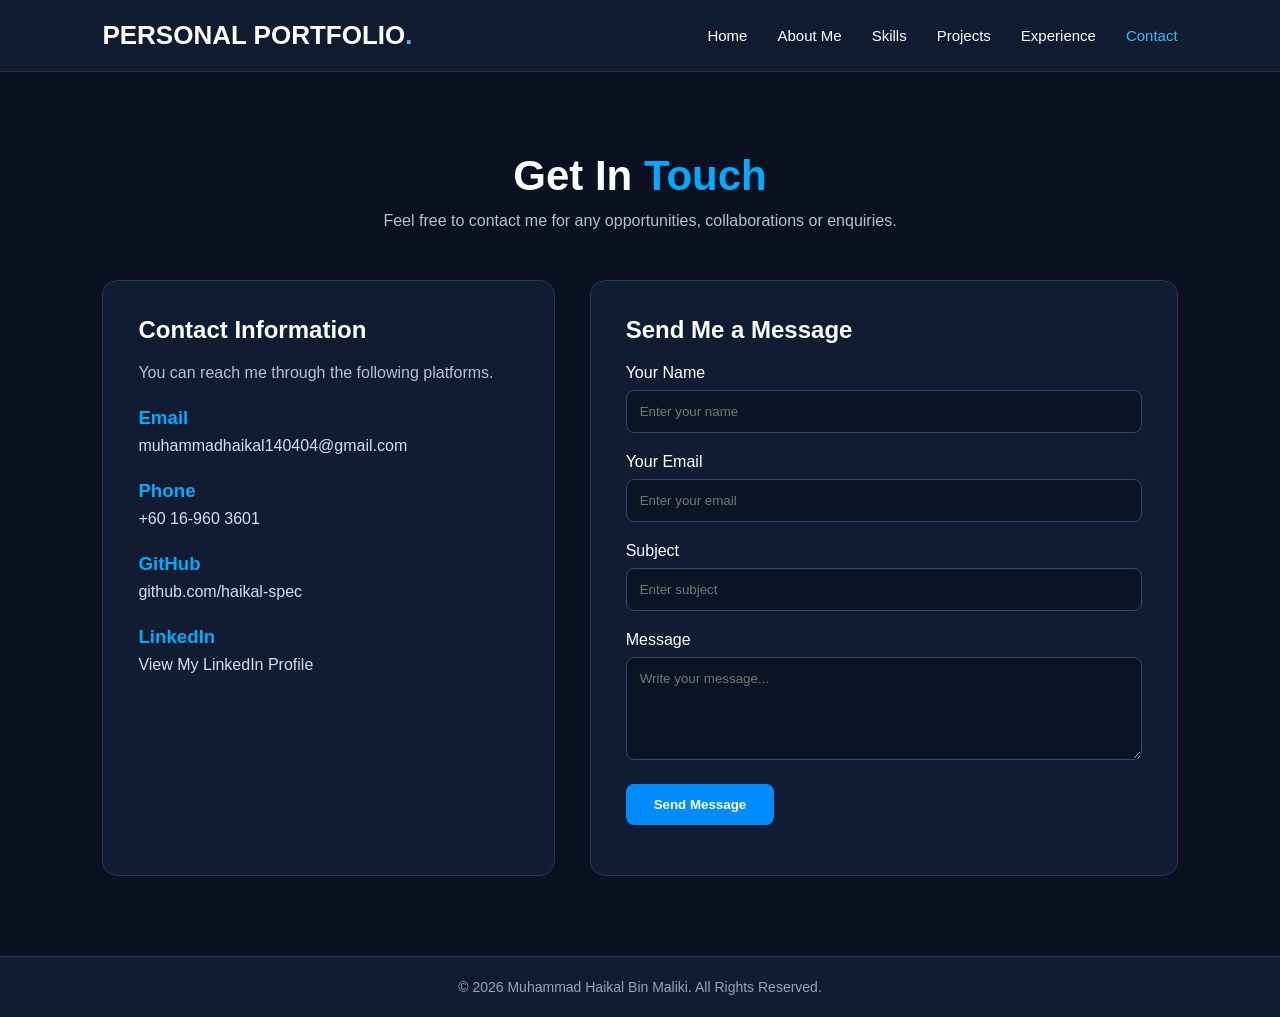
==== contact.html @ ca87c6dc "Add files via upload" ====
<!DOCTYPE html>
<html lang="en">

<head>
    <meta charset="UTF-8">
    <meta name="viewport" content="width=device-width, initial-scale=1.0">

    <title>Contact | Muhammad Haikal</title>

    <link rel="stylesheet" href="css/style.css">
</head>

<body>

    <!-- NAVIGATION BAR -->
    <header>
        <nav class="navbar">

            <a href="index.html" class="logo">
                PERSONAL PORTFOLIO<span>.</span>
            </a>

            <button class="menu-toggle" id="menu-toggle"
                    aria-label="Toggle navigation"
                    aria-expanded="false">
                ☰
            </button>

            <ul class="nav-links" id="navbar">
                <li><a href="index.html">Home</a></li>
                <li><a href="about.html">About Me</a></li>
                <li><a href="skills.html">Skills</a></li>
                <li><a href="projects.html">Projects</a></li>
                <li><a href="experience.html">Experience</a></li>
                <li><a href="contact.html" class="active">Contact</a></li>
            </ul>

        </nav>
    </header>


    <!-- MAIN CONTENT -->
    <main>

        <section class="contact-section">

            <div class="contact-heading">

                <h1>Get In <span>Touch</span></h1>

                <p>
                    Feel free to contact me for any opportunities,
                    collaborations or enquiries.
                </p>

            </div>


            <div class="contact-container">

                <!-- CONTACT INFORMATION -->
                <div class="contact-info">

                    <h2>Contact Information</h2>

                    <p class="contact-description">
                        You can reach me through the following platforms.
                    </p>


                    <div class="contact-item">

                        <h3>Email</h3>

                        <a href="mailto:muhammadhaikal140404@gmail.com">
                            muhammadhaikal140404@gmail.com
                        </a>

                    </div>


                    <div class="contact-item">

                        <h3>Phone</h3>

                        <a href="tel:+60169603601">
                            +60 16-960 3601
                        </a>

                    </div>


                    <div class="contact-item">

                        <h3>GitHub</h3>

                        <a href="https://github.com/haikal-spec"
                           target="_blank" rel="noopener noreferrer">
                            github.com/haikal-spec
                        </a>

                    </div>


                    <div class="contact-item">

                        <h3>LinkedIn</h3>

                        <a href="https://www.linkedin.com/in/muhammad-haikal-bin-maliki-aa6266338/"
                           target="_blank" rel="noopener noreferrer">
                            View My LinkedIn Profile
                        </a>

                    </div>

                </div>


                <!-- CONTACT FORM -->
                <div class="contact-form">

                    <h2>Send Me a Message</h2>

                    <form id="contactForm">

                        <div class="form-group">

                            <label for="name">Your Name</label>

                            <input type="text" id="name"
                                   placeholder="Enter your name" required>

                        </div>


                        <div class="form-group">

                            <label for="email">Your Email</label>

                            <input type="email" id="email"
                                   placeholder="Enter your email" required>

                        </div>


                        <div class="form-group">

                            <label for="subject">Subject</label>

                            <input type="text" id="subject"
                                   placeholder="Enter subject" required>

                        </div>


                        <div class="form-group">

                            <label for="message">Message</label>

                            <textarea id="message" rows="5"
                                      placeholder="Write your message..."
                                      required></textarea>

                        </div>


                        <button type="submit">
                            Send Message
                        </button>

                        <p id="form-status" aria-live="polite"></p>

                    </form>

                </div>

            </div>

        </section>

    </main>


    <!-- FOOTER -->
    <footer>

        <p>
            &copy; <span id="year">2026</span>
            Muhammad Haikal Bin Maliki. All Rights Reserved.
        </p>

    </footer>


    <!-- JAVASCRIPT -->
    <script src="js/script.js"></script>

</body>
</html>
---- css/style.css ----
/* =========================================
   1. GENERAL SETTINGS
========================================= */

* {
    margin: 0;
    padding: 0;
    box-sizing: border-box;
}

html {
    scroll-behavior: smooth;
}

body {
    font-family: Arial, sans-serif;
    background-color: #0B1120;
    color: #F8FAFC;
    min-height: 100vh;

    display: flex;
    flex-direction: column;
}


/* =========================================
   2. NAVIGATION BAR
========================================= */

header {
    width: 100%;
    background-color: #111C30;
    border-bottom: 1px solid #24344D;
    padding: 20px 8%;
}

.navbar {
    display: flex;
    justify-content: space-between;
    align-items: center;
}

.logo {
    color: #F8FAFC;
    font-size: 26px;
    font-weight: bold;
    text-decoration: none;
}

.logo span {
    color: #38BDF8;
}

.nav-links {
    display: flex;
    align-items: center;
    list-style: none;
    gap: 30px;
}

.nav-links a {
    color: #CBD5E1;
    text-decoration: none;
    font-size: 15px;
    transition: 0.3s;
}

.nav-links a:hover,
.nav-links a.active {
    color: #38BDF8;
}


/* =========================================
   3. MAIN CONTENT
========================================= */

main {
    width: 100%;
    flex: 1;
}


/* =========================================
   4. HERO SECTION
========================================= */

.hero {
    width: 100%;
    min-height: 570px;

    display: flex;
    flex-direction: row;
    align-items: center;
    justify-content: space-between;

    gap: 50px;
    padding: 70px 10%;
}


/* LEFT SIDE */

.hero-content {
    flex: 1;
    min-width: 0;
    max-width: 750px;
}

.welcome-text {
    color: #38BDF8;
    font-size: 14px;
    font-weight: bold;
    letter-spacing: 3px;
    margin-bottom: 20px;
}

.hero h1 {
    font-size: 46px;
    line-height: 1.3;
    margin-bottom: 15px;
}

.hero h1 span {
    color: #38BDF8;
}

.hero h2 {
    color: #94A3B8;
    font-size: 25px;
    margin-bottom: 25px;
}

.description {
    color: #CBD5E1;
    font-size: 16px;
    line-height: 1.9;
    margin-bottom: 30px;
}


/* =========================================
   5. BUTTONS
========================================= */

.hero-buttons {
    display: flex;
    flex-direction: row;
    align-items: center;
    flex-wrap: wrap;
    gap: 15px;
}

.btn-primary,
.btn-secondary {
    display: inline-flex;
    justify-content: center;
    align-items: center;

    padding: 13px 22px;
    min-height: 47px;

    border-radius: 6px;
    text-decoration: none;
    font-size: 15px;
    font-weight: bold;

    flex: 0 0 auto;
    transition: 0.3s;
}

.btn-primary {
    background-color: #38BDF8;
    color: #0B1120;
}

.btn-primary:hover {
    background-color: #0EA5E9;
    transform: translateY(-3px);
}

.btn-secondary {
    border: 1px solid #38BDF8;
    color: #38BDF8;
}

.btn-secondary:hover {
    background-color: #38BDF8;
    color: #0B1120;
    transform: translateY(-3px);
}


/* =========================================
   6. PROFILE IMAGE
========================================= */

.hero-image {
    flex: 0 0 280px;

    display: flex;
    justify-content: center;
    align-items: center;
}

.hero-image img {
    display: block;

    width: 260px;
    height: 320px;

    object-fit: cover;

    border-radius: 20px;
    border: 3px solid #38BDF8;

    box-shadow: 0 0 25px rgba(56, 189, 248, 0.25);
}


/* =========================================
   7. QUICK HIGHLIGHTS
========================================= */

.highlights {
    width: 100%;

    display: grid;
    grid-template-columns: repeat(3, 1fr);

    gap: 20px;
    padding: 35px 10%;

    background-color: #111C30;
    border-top: 1px solid #24344D;
}

.highlight-card {
    min-height: 120px;

    display: flex;
    flex-direction: column;
    justify-content: center;
    align-items: center;

    text-align: center;

    padding: 25px 15px;

    background-color: #0B1120;
    border: 1px solid #24344D;
    border-radius: 10px;

    transition: 0.3s;
}

.highlight-card:hover {
    border-color: #38BDF8;
    transform: translateY(-5px);
}

.highlight-card h3 {
    color: #38BDF8;
    font-size: 20px;
    margin-bottom: 10px;
}

.highlight-card p {
    color: #94A3B8;
    font-size: 14px;
}


/* =========================================
   8. FOOTER
========================================= */

footer {
    width: 100%;

    background-color: #111C30;
    border-top: 1px solid #24344D;

    text-align: center;
    padding: 22px;

    color: #94A3B8;
    font-size: 14px;
}


/* =========================================
   9. TABLET RESPONSIVE
========================================= */

@media screen and (max-width: 768px) {

    header {
        padding: 20px 5%;
    }

    .navbar {
        flex-direction: column;
        gap: 20px;
    }

    .nav-links {
        flex-wrap: wrap;
        justify-content: center;
        gap: 15px;
    }

    .hero {
        flex-direction: column-reverse;
        text-align: center;

        min-height: auto;
        padding: 55px 7%;
        gap: 35px;
    }

    .hero-content {
        max-width: 100%;
    }

    .hero h1 {
        font-size: 36px;
    }

    .hero h2 {
        font-size: 21px;
    }

    .hero-buttons {
        justify-content: center;
    }

    .hero-image {
        flex: none;
    }

    .hero-image img {
        width: 210px;
        height: 260px;
    }

    .highlights {
        grid-template-columns: 1fr;
    }

}


/* =========================================
   10. MOBILE RESPONSIVE
========================================= */

@media screen and (max-width: 480px) {

    .logo {
        font-size: 23px;
    }

    .nav-links {
        gap: 12px;
    }

    .nav-links a {
        font-size: 13px;
    }

    .hero {
        padding: 40px 6%;
    }

    .hero h1 {
        font-size: 30px;
    }

    .hero h2 {
        font-size: 18px;
    }

    .welcome-text {
        font-size: 11px;
        letter-spacing: 2px;
    }

    .description {
        font-size: 14px;
        line-height: 1.8;
    }

    .hero-buttons {
        flex-direction: column;
        align-items: center;
    }

    .btn-primary,
    .btn-secondary {
        width: 190px;
    }

    .hero-image img {
        width: 180px;
        height: 220px;
    }

    .highlight-card h3 {
        font-size: 18px;
    }

}


/* DYNAMIC GREETING */

.dynamic-greeting {
    color: #38BDF8;
    font-size: 18px;
    font-weight: bold;
    margin-bottom: 12px;
}


/* =========================================
   ABOUT ME PAGE
========================================= */

.about-page {
    width: 100%;
    padding-bottom: 50px;
}

.page-heading {
    text-align: center;
    padding: 70px 10% 40px;
}

.section-label {
    color: #38BDF8;
    font-size: 13px;
    font-weight: bold;
    letter-spacing: 3px;
    margin-bottom: 15px;
}

.page-heading h1 {
    font-size: 42px;
    margin-bottom: 15px;
}

.page-heading h1 span,
.section-heading h2 span {
    color: #38BDF8;
}

.page-heading p:last-child {
    color: #94A3B8;
    line-height: 1.8;
}


/* PERSONAL BACKGROUND */

.about-section {
    max-width: 1000px;
    margin: auto;
    padding: 35px 30px;
}

.about-content {
    background-color: #111C30;
    padding: 35px;
    border: 1px solid #24344D;
    border-radius: 12px;
}

.about-content h2 {
    color: #38BDF8;
    font-size: 26px;
    margin-bottom: 20px;
}

.about-content p {
    color: #CBD5E1;
    line-height: 1.9;
    margin-bottom: 15px;
}

.more-content {
    display: none;
}

.more-content.show {
    display: block;
}

.read-more-btn {
    background-color: #38BDF8;
    color: #0B1120;
    border: none;
    border-radius: 6px;
    padding: 12px 22px;
    font-weight: bold;
    cursor: pointer;
    transition: 0.3s;
}

.read-more-btn:hover {
    background-color: #0EA5E9;
    transform: translateY(-2px);
}


/* SECTION HEADINGS */

.section-heading {
    text-align: center;
    margin-bottom: 40px;
}

.section-heading h2 {
    font-size: 32px;
}


/* EDUCATION TIMELINE */

.education-section {
    max-width: 950px;
    margin: auto;
    padding: 65px 30px;
}

.timeline {
    position: relative;
    max-width: 750px;
    margin: auto;
    padding-left: 35px;
    border-left: 2px solid #38BDF8;
}

.timeline-item {
    position: relative;
    margin-bottom: 35px;
}

.timeline-dot {
    position: absolute;
    width: 16px;
    height: 16px;
    background-color: #38BDF8;
    border-radius: 50%;
    left: -44px;
    top: 25px;
}

.timeline-card {
    background-color: #111C30;
    border: 1px solid #24344D;
    border-radius: 10px;
    padding: 25px;
    transition: 0.3s;
}

.timeline-card:hover {
    border-color: #38BDF8;
    transform: translateY(-3px);
}

.timeline-label {
    color: #38BDF8;
    font-size: 12px;
    font-weight: bold;
    letter-spacing: 2px;
    margin-bottom: 10px;
}

.timeline-card h3 {
    color: #F8FAFC;
    font-size: 20px;
    margin-bottom: 10px;
}

.timeline-card p {
    color: #CBD5E1;
    line-height: 1.7;
}

.timeline-description {
    margin-top: 12px;
    color: #94A3B8 !important;
}


/* CAREER GOALS */

.goals-section {
    padding: 65px 10%;
    background-color: #111C30;
}

.goals-container {
    display: grid;
    grid-template-columns: repeat(2, 1fr);
    gap: 25px;
    max-width: 950px;
    margin: auto;
}

.goal-card {
    padding: 30px;
    background-color: #0B1120;
    border: 1px solid #24344D;
    border-radius: 10px;
}

.goal-card h3 {
    color: #38BDF8;
    font-size: 21px;
    margin-bottom: 20px;
}

.goal-card ul {
    padding-left: 20px;
}

.goal-card li {
    color: #CBD5E1;
    line-height: 2;
}


/* INTERESTS */

.interests-section {
    padding: 70px 10%;
}

.interests-container {
    display: grid;
    grid-template-columns: repeat(2, 1fr);
    gap: 20px;
    max-width: 950px;
    margin: auto;
}

.interest-card {
    padding: 25px;
    background-color: #111C30;
    border: 1px solid #24344D;
    border-radius: 10px;
    transition: 0.3s;
}

.interest-card:hover {
    border-color: #38BDF8;
    transform: translateY(-4px);
}

.interest-card h3 {
    color: #38BDF8;
    margin-bottom: 12px;
}

.interest-card p {
    color: #CBD5E1;
    line-height: 1.7;
}


/* PERSONAL MOTTO */

.motto-section {
    text-align: center;
    padding: 65px 10%;
    background-color: #111C30;
    border-top: 1px solid #24344D;
}

.motto-section h2 {
    color: #F8FAFC;
    font-size: 28px;
    line-height: 1.6;
    max-width: 750px;
    margin: 15px auto;
}

.motto-section p:last-child {
    color: #94A3B8;
}


/* ABOUT PAGE RESPONSIVE */

@media screen and (max-width: 768px) {

    .page-heading h1 {
        font-size: 34px;
    }

    .goals-container,
    .interests-container {
        grid-template-columns: 1fr;
    }

    .about-content {
        padding: 25px;
    }

    .motto-section h2 {
        font-size: 23px;
    }

}

@media screen and (max-width: 480px) {

    .page-heading {
        padding: 45px 6% 25px;
    }

    .page-heading h1 {
        font-size: 30px;
    }

    .about-section,
    .education-section {
        padding: 25px 6%;
    }

    .about-content {
        padding: 20px;
    }

    .timeline {
        padding-left: 25px;
    }

    .timeline-dot {
        left: -34px;
    }

    .timeline-card h3 {
        font-size: 17px;
    }

    .motto-section h2 {
        font-size: 20px;
    }

}


/* ==============================
   CERTIFICATES SECTION
============================== */

.certificates-section {
    padding: 80px 10%;
    background: #0b1120;
    color: #ffffff;
}

.certificates-section .section-heading {
    text-align: center;
    margin-bottom: 50px;
}

.certificates-section .section-label {
    color: #38bdf8;
    font-size: 14px;
    font-weight: 700;
    letter-spacing: 4px;
    margin-bottom: 12px;
}

.certificates-section h2 {
    font-size: 32px;
    margin-bottom: 12px;
    color: #ffffff;
}

.certificates-section h2 span {
    color: #38bdf8;
}

.certificates-section .section-heading p {
    color: #aebbd0;
}

/* Certificate Grid */

.certificate-container {
    display: grid;
    grid-template-columns: repeat(2, 1fr);
    gap: 25px;
    max-width: 1100px;
    margin: 0 auto;
}

/* Certificate Card */

.certificate-card {
    background: #111c30;
    border: 1px solid #263b57;
    border-radius: 12px;
    padding: 30px;
    text-align: center;
    transition: 0.3s ease;
    display: flex;
    flex-direction: column;
    align-items: center;
    min-height: 260px;
}

.certificate-card:hover {
    transform: translateY(-7px);
    border-color: #38bdf8;
    box-shadow: 0 8px 25px rgba(56, 189, 248, 0.15);
}

.certificate-icon {
    font-size: 38px;
    margin-bottom: 18px;
}

.certificate-card h3 {
    color: #38bdf8;
    font-size: 19px;
    margin-bottom: 12px;
    line-height: 1.5;
}

.certificate-card p {
    color: #cbd5e1;
    margin-bottom: 10px;
    font-size: 14px;
}

.certificate-card span {
    color: #94a3b8;
    font-size: 14px;
    margin-bottom: 20px;
}

/* View Certificate Button */

.certificate-btn {
    display: inline-block;
    margin-top: auto;
    padding: 11px 22px;
    background: #38bdf8;
    color: #07111f;
    text-decoration: none;
    border-radius: 6px;
    font-weight: 700;
    font-size: 14px;
    transition: 0.3s ease;
}

.certificate-btn:hover {
    background: #ffffff;
    color: #0b1120;
}

/* Responsive Design */

@media (max-width: 768px) {
    .certificates-section {
        padding: 60px 6%;
    }

    .certificate-container {
        grid-template-columns: 1fr;
    }

    .certificates-section h2 {
        font-size: 26px;
    }
}



/* ============================= */
/* SKILLS PAGE */
/* ============================= */

.skills-section {
    min-height: 100vh;
    padding: 120px 10% 70px;
    background: #0b1120;
}

.section-heading {
    text-align: center;
    margin-bottom: 55px;
}

.section-heading > span {
    color: #38bdf8;
    font-size: 14px;
    font-weight: 700;
    letter-spacing: 3px;
}

.section-heading h1 {
    color: #ffffff;
    font-size: 40px;
    margin: 15px 0;
}

.section-heading h1 span {
    color: #38bdf8;
}

.section-heading p {
    color: #b8c4d8;
    font-size: 16px;
    line-height: 1.8;
}


/* Skills Grid */

.skills-container {
    display: grid;
    grid-template-columns: repeat(2, 1fr);
    gap: 25px;
}

.skill-card {
    background: #111c30;
    border: 1px solid #263b59;
    border-radius: 12px;
    padding: 30px;
    transition: 0.3s ease;
}

.skill-card:hover {
    transform: translateY(-7px);
    border-color: #38bdf8;
    box-shadow: 0 0 20px rgba(56, 189, 248, 0.12);
}

.skill-icon {
    font-size: 35px;
    margin-bottom: 15px;
}

.skill-card h2 {
    color: #38bdf8;
    font-size: 23px;
    margin-bottom: 12px;
}

.skill-card p {
    color: #b8c4d8;
    line-height: 1.7;
    margin-bottom: 25px;
}


/* Skill Progress */

.skill-item {
    margin-bottom: 23px;
}

.skill-info {
    display: flex;
    justify-content: space-between;
    align-items: center;
    margin-bottom: 10px;
    gap: 10px;
}

.skill-info span:first-child {
    color: #ffffff;
    font-size: 14px;
    font-weight: 500;
}

.skill-info span:last-child {
    color: #38bdf8;
    font-size: 14px;
    font-weight: 700;
}

.progress-bar {
    width: 100%;
    height: 9px;
    background: #26364f;
    border-radius: 20px;
    overflow: hidden;
}

.progress {
    height: 100%;
    background: linear-gradient(
        90deg,
        #0ea5e9,
        #38bdf8
    );
    border-radius: 20px;
    transition: width 1s ease;
}


/* Footer */

.footer {
    background: #111c30;
    border-top: 1px solid #263b59;
    text-align: center;
    padding: 25px;
}

.footer p {
    color: #b8c4d8;
    font-size: 14px;
}


/* Responsive Design */

@media (max-width: 900px) {

    .skills-container {
        grid-template-columns: 1fr;
    }

    .skills-section {
        padding: 110px 6% 50px;
    }

}

@media (max-width: 600px) {

    .section-heading h1 {
        font-size: 32px;
    }

    .skill-card {
        padding: 22px;
    }

}

.header {
    display: flex;
    justify-content: space-between;
    align-items: center;
    padding: 20px 8%;
    background: #111c30;
    border-bottom: 1px solid #263b59;
}

.navbar {
    display: flex;
    align-items: center;
    gap: 30px;
}

.navbar a {
    color: #ffffff;
    text-decoration: none;
    font-size: 15px;
    transition: 0.3s;
}

.navbar a:hover,
.navbar a.active {
    color: #38bdf8;
}

@media (max-width: 768px) {
    .header {
        flex-direction: column;
        gap: 20px;
    }

    .navbar {
        flex-wrap: wrap;
        justify-content: center;
        gap: 18px;
    }
}


/* ============================= */
/* SOFT SKILLS */
/* ============================= */

.soft-skill-item {
    display: flex;
    justify-content: space-between;
    align-items: center;
    padding: 15px;
    margin-bottom: 12px;
    background: #0b1120;
    border: 1px solid #263b59;
    border-radius: 8px;
    color: #ffffff;
    font-size: 15px;
    transition: 0.3s;
}

.soft-skill-item:hover {
    border-color: #38bdf8;
    transform: translateX(5px);
}


/* ============================= */
/* LANGUAGES */
/* ============================= */

.language-item {
    margin-bottom: 18px;
}

.language-info {
    display: flex;
    justify-content: space-between;
    align-items: center;
    gap: 10px;
}

.language-info span:first-child {
    color: #ffffff;
    font-size: 15px;
    font-weight: 500;
}

.language-level {
    font-size: 12px;
    font-weight: 700;
    padding: 6px 13px;
    border-radius: 20px;
}

.fluent {
    background: rgba(34, 197, 94, 0.15);
    color: #22c55e;
}

.intermediate {
    background: rgba(56, 189, 248, 0.15);
    color: #38bdf8;
}

.basic {
    background: rgba(251, 191, 36, 0.15);
    color: #fbbf24;
}


/* ============================= */
/* PROJECTS PAGE */
/* ============================= */

.projects-section {
    min-height: 100vh;
    padding: 120px 8% 80px;
    background: #0b1120;
}

.projects-heading {
    text-align: center;
    margin-bottom: 55px;
}

.projects-heading > span {
    color: #38bdf8;
    font-size: 14px;
    font-weight: 700;
    letter-spacing: 3px;
}

.projects-heading h1 {
    color: #ffffff;
    font-size: 40px;
    margin: 15px 0;
}

.projects-heading h1 span {
    color: #38bdf8;
}

.projects-heading p {
    color: #b8c4d8;
    font-size: 16px;
    line-height: 1.8;
    max-width: 650px;
    margin: auto;
}


/* Project Grid */

.projects-container {
    display: grid;
    grid-template-columns: repeat(2, 1fr);
    gap: 25px;
    max-width: 1200px;
    margin: auto;
}


/* Project Card */

.project-card {
    background: #111c30;
    border: 1px solid #263b59;
    border-radius: 12px;
    padding: 30px;
    transition: 0.3s ease;
}

.project-card:hover {
    transform: translateY(-7px);
    border-color: #38bdf8;
    box-shadow: 0 0 20px rgba(56, 189, 248, 0.12);
}

.project-number {
    color: #38bdf8;
    font-size: 12px;
    font-weight: 700;
    letter-spacing: 2px;
}

.project-icon {
    font-size: 42px;
    margin: 20px 0;
}

.project-card h2 {
    color: #ffffff;
    font-size: 22px;
    line-height: 1.5;
    margin-bottom: 15px;
}


/* Project Tags */

.project-tags {
    display: flex;
    flex-wrap: wrap;
    gap: 8px;
    margin-bottom: 20px;
}

.project-tags span,
.tools-list span {
    background: rgba(56, 189, 248, 0.12);
    color: #38bdf8;
    border: 1px solid rgba(56, 189, 248, 0.2);
    padding: 7px 12px;
    border-radius: 20px;
    font-size: 12px;
    font-weight: 600;
}


/* Project Description */

.project-description {
    color: #b8c4d8;
    font-size: 14px;
    line-height: 1.8;
    margin-bottom: 25px;
}


/* Project Details */

.project-details h3,
.project-tools h3 {
    color: #38bdf8;
    font-size: 17px;
    margin-bottom: 15px;
}

.project-details ul {
    padding-left: 20px;
    margin-bottom: 25px;
}

.project-details li {
    color: #cbd5e1;
    font-size: 14px;
    line-height: 1.8;
    margin-bottom: 10px;
}


/* Tools List */

.tools-list {
    display: flex;
    flex-wrap: wrap;
    gap: 10px;
}


/* Responsive Design */

@media (max-width: 900px) {

    .projects-container {
        grid-template-columns: 1fr;
    }

    .projects-section {
        padding: 110px 6% 60px;
    }

}

@media (max-width: 600px) {

    .projects-heading h1 {
        font-size: 32px;
    }

    .project-card {
        padding: 22px;
    }

    .project-card h2 {
        font-size: 20px;
    }

}


/* Project Report PDF Button */
.project-report-btn {
    display: inline-block;
    margin-top: 25px;
    padding: 12px 22px;

    background: #00bfff;
    color: #08111f;

    font-size: 14px;
    font-weight: 600;
    text-decoration: none;

    border-radius: 30px;
    border: 1px solid #00bfff;

    transition: 0.3s ease;
}

.project-report-btn:hover {
    background: transparent;
    color: #00bfff;
    transform: translateY(-3px);
}

/* Center and enlarge Project 03 */
.projects-container .project-card:last-child {
    grid-column: 1 / -1;
    width: 80%;
    max-width: 900px;
    justify-self: center;
}

/* Responsive layout */
@media (max-width: 768px) {
    .projects-container .project-card:last-child {
        width: 100%;
    }
}


/* ============================= */
/* EXPERIENCE & ACTIVITIES PAGE */
/* ============================= */

.experience-section {
    min-height: 100vh;
    padding: 120px 8% 80px;
    background: #0b1120;
}

.experience-heading {
    text-align: center;
    max-width: 700px;
    margin: 0 auto 60px;
}

.experience-heading > span {
    color: #00bfff;
    font-size: 14px;
    font-weight: 700;
    letter-spacing: 3px;
}

.experience-heading h1 {
    color: #ffffff;
    font-size: 40px;
    margin: 18px 0;
}

.experience-heading h1 span {
    color: #00bfff;
}

.experience-heading p {
    color: #cbd5e1;
    font-size: 16px;
    line-height: 1.8;
}

.experience-container {
    display: grid;
    grid-template-columns: repeat(2, 1fr);
    gap: 30px;
    max-width: 1200px;
    margin: auto;
}

.experience-card {
    background: #111d32;
    border: 1px solid #263c5a;
    border-radius: 14px;
    padding: 30px;
    transition: 0.3s ease;
}

.experience-card:hover {
    transform: translateY(-5px);
    border-color: #00bfff;
}

.experience-number {
    color: #00bfff;
    font-size: 13px;
    font-weight: 700;
    letter-spacing: 2px;
}

.experience-icon {
    font-size: 40px;
    margin: 25px 0;
}

.experience-card h2 {
    color: #ffffff;
    font-size: 25px;
    margin-bottom: 18px;
}

.experience-tags {
    display: flex;
    flex-wrap: wrap;
    gap: 10px;
    margin-bottom: 25px;
}

.experience-tags span,
.experience-tools span {
    display: inline-block;
    background: #17334b;
    color: #00bfff;
    border: 1px solid #24516e;
    border-radius: 25px;
    padding: 8px 14px;
    font-size: 12px;
    font-weight: 600;
}

.experience-card h3 {
    color: #ffffff;
    font-size: 19px;
    margin-bottom: 8px;
}

.experience-role {
    color: #00bfff;
    font-size: 15px;
    margin-bottom: 28px;
}

.experience-details h4,
.experience-skills h4 {
    color: #00bfff;
    font-size: 17px;
    margin-bottom: 15px;
}

.experience-details ul {
    padding-left: 20px;
}

.experience-details li {
    color: #dbeafe;
    font-size: 14px;
    line-height: 1.8;
    margin-bottom: 12px;
}

.experience-skills {
    margin-top: 30px;
}

.experience-tools {
    display: flex;
    flex-wrap: wrap;
    gap: 10px;
}


/* Responsive Design */

@media (max-width: 900px) {

    .experience-container {
        grid-template-columns: 1fr;
    }

}

@media (max-width: 600px) {

    .experience-section {
        padding: 110px 6% 60px;
    }

    .experience-heading h1 {
        font-size: 30px;
    }

    .experience-card {
        padding: 22px;
    }

}


/* CONTACT PAGE */
.contact-section {
    padding: 80px 8%;
    min-height: 80vh;
}

.contact-heading {
    text-align: center;
    margin-bottom: 50px;
}

.contact-heading h1 {
    font-size: 42px;
    color: #ffffff;
}

.contact-heading h1 span {
    color: #00aaff;
}

.contact-heading p {
    color: #b5c0d0;
    margin-top: 12px;
}

.contact-container {
    display: grid;
    grid-template-columns: 1fr 1.3fr;
    gap: 35px;
    max-width: 1100px;
    margin: auto;
}

.contact-info,
.contact-form {
    background: #111c32;
    padding: 35px;
    border: 1px solid #243957;
    border-radius: 15px;
}

.contact-info h2,
.contact-form h2 {
    color: #ffffff;
    margin-bottom: 20px;
}

.contact-description {
    color: #b5c0d0;
    margin-bottom: 25px;
}

.contact-item {
    margin-bottom: 25px;
}

.contact-item h3 {
    color: #00aaff;
    margin-bottom: 8px;
}

.contact-item a {
    color: #d5deea;
    text-decoration: none;
    overflow-wrap: anywhere;
    transition: 0.3s;
}

.contact-item a:hover {
    color: #00aaff;
}

.form-group {
    margin-bottom: 20px;
}

.form-group label {
    display: block;
    color: #ffffff;
    margin-bottom: 8px;
}

.form-group input,
.form-group textarea {
    width: 100%;
    padding: 13px;
    border: 1px solid #344968;
    border-radius: 8px;
    background: #0b1425;
    color: #ffffff;
    font-family: inherit;
    outline: none;
}

.form-group input:focus,
.form-group textarea:focus {
    border-color: #00aaff;
}

.contact-form button {
    padding: 13px 28px;
    background: #008cff;
    color: #ffffff;
    border: none;
    border-radius: 8px;
    cursor: pointer;
    font-weight: bold;
    transition: 0.3s;
}

.contact-form button:hover {
    background: #0066cc;
    transform: translateY(-2px);
}

#form-status {
    margin-top: 15px;
    color: #00c98d;
}

@media (max-width: 768px) {
    .contact-container {
        grid-template-columns: 1fr;
    }

    .contact-heading h1 {
        font-size: 32px;
    }

    .contact-section {
        padding: 60px 5%;
    }
}

@media (max-width: 480px) {
    .contact-info,
    .contact-form {
        padding: 22px;
    }

    .contact-heading h1 {
        font-size: 28px;
    }
}

/* NAVIGATION LOGO - SAME SIZE ON ALL PAGES */
.navbar .logo {
    font-size: 26px !important;
    font-weight: 700;
    color: #ffffff;
    text-decoration: none;
    white-space: nowrap;
}


/* =====================================
   MOBILE HAMBURGER NAVIGATION
   Supports both .nav-links lists and direct links in .header pages
===================================== */

.menu-toggle {
    display: none;
    background: transparent;
    border: none;
    color: #38BDF8;
    font-size: 28px;
    line-height: 1;
    cursor: pointer;
    padding: 6px 10px;
}

@media screen and (max-width: 768px) {
    header {
        padding: 16px 5%;
    }

    header .navbar,
    .header .navbar {
        display: flex;
        flex-direction: row;
        flex-wrap: wrap;
        justify-content: space-between;
        align-items: center;
        gap: 0;
        width: 100%;
    }

    .navbar .logo,
    .header .logo {
        font-size: 22px !important;
        white-space: nowrap;
    }

    .menu-toggle {
        display: block;
        margin-left: auto;
    }

    /* Pages using <ul class="nav-links"> */
    .navbar .nav-links {
        display: none;
        flex: 0 0 100%;
        flex-direction: column;
        align-items: stretch;
        justify-content: flex-start;
        gap: 0;
        width: 100%;
        margin: 12px 0 0;
        padding: 8px 0 0;
        list-style: none;
        border-top: 1px solid #24344D;
    }

    .navbar .nav-links.active {
        display: flex;
    }

    .navbar .nav-links li {
        display: block;
        width: 100%;
        text-align: center;
    }

    .navbar .nav-links li a {
        display: block;
        width: 100%;
        padding: 12px 10px;
        font-size: 15px;
    }

    /* Pages using direct links inside <nav class="navbar"> */
    .header .navbar > a:not(.logo) {
        display: none;
        flex: 0 0 100%;
        width: 100%;
        text-align: center;
        padding: 12px 10px;
    }

    .header .navbar.active > a:not(.logo) {
        display: block;
    }

    .header .navbar > .logo,
    .navbar > .logo {
        flex: 0 1 auto;
    }

    .skills-section,
    .projects-section,
    .experience-section {
        padding-top: 60px;
    }
}

@media screen and (max-width: 480px) {
    .navbar .logo,
    .header .logo {
        font-size: 19px !important;
    }

    .menu-toggle {
        font-size: 26px;
        padding: 5px 8px;
    }
}
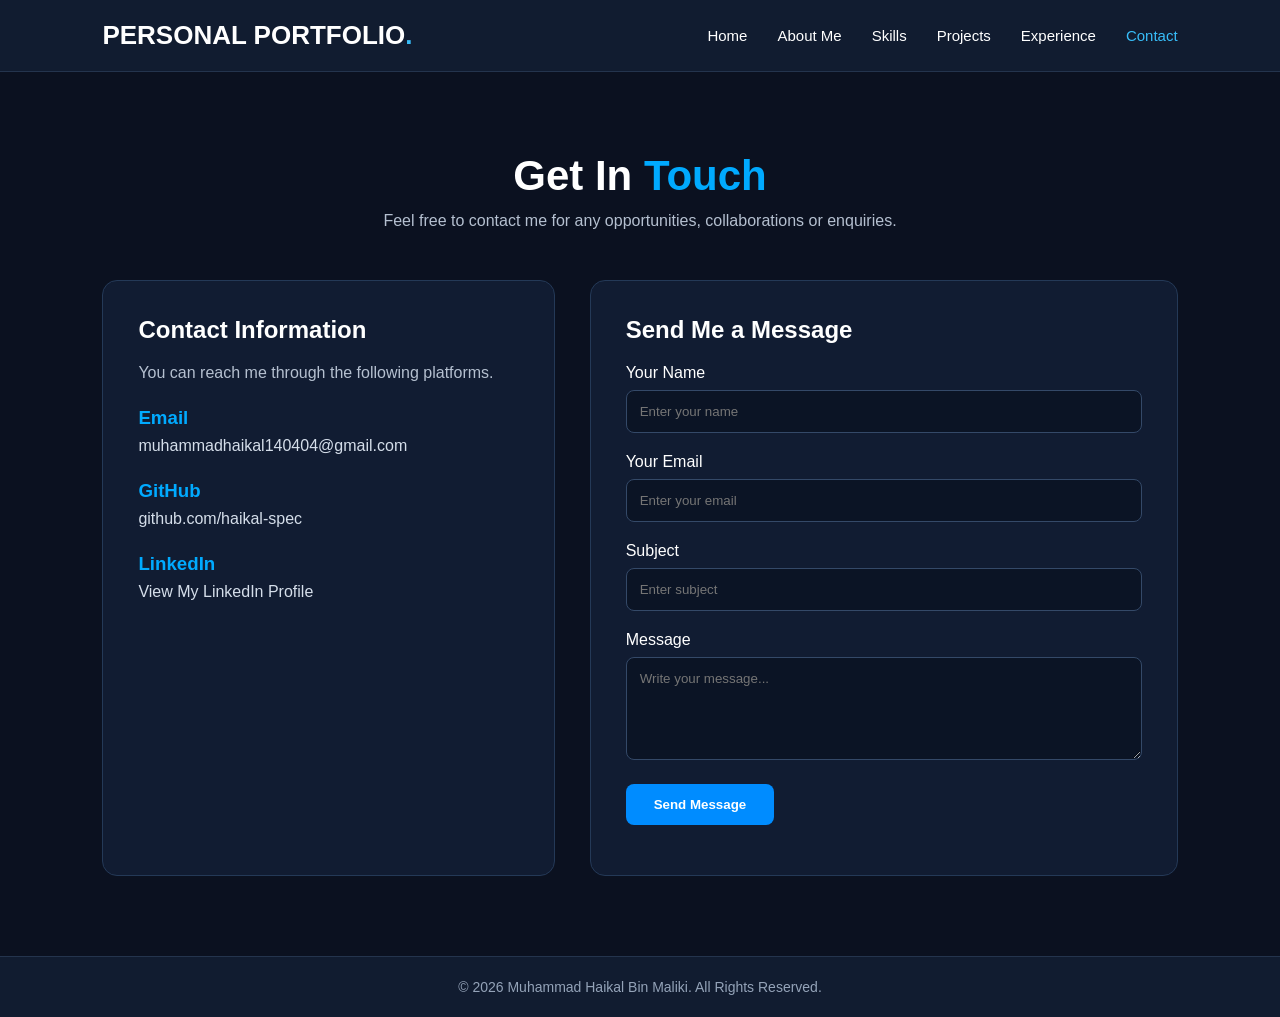
==== commit 55561c39: "contact.html" ====
--- a/contact.html
+++ b/contact.html
@@ -75,17 +75,6 @@
 
                         <a href="mailto:muhammadhaikal140404@gmail.com">
                             muhammadhaikal140404@gmail.com
-                        </a>
-
-                    </div>
-
-
-                    <div class="contact-item">
-
-                        <h3>Phone</h3>
-
-                        <a href="tel:+60169603601">
-                            +60 16-960 3601
                         </a>
 
                     </div>
